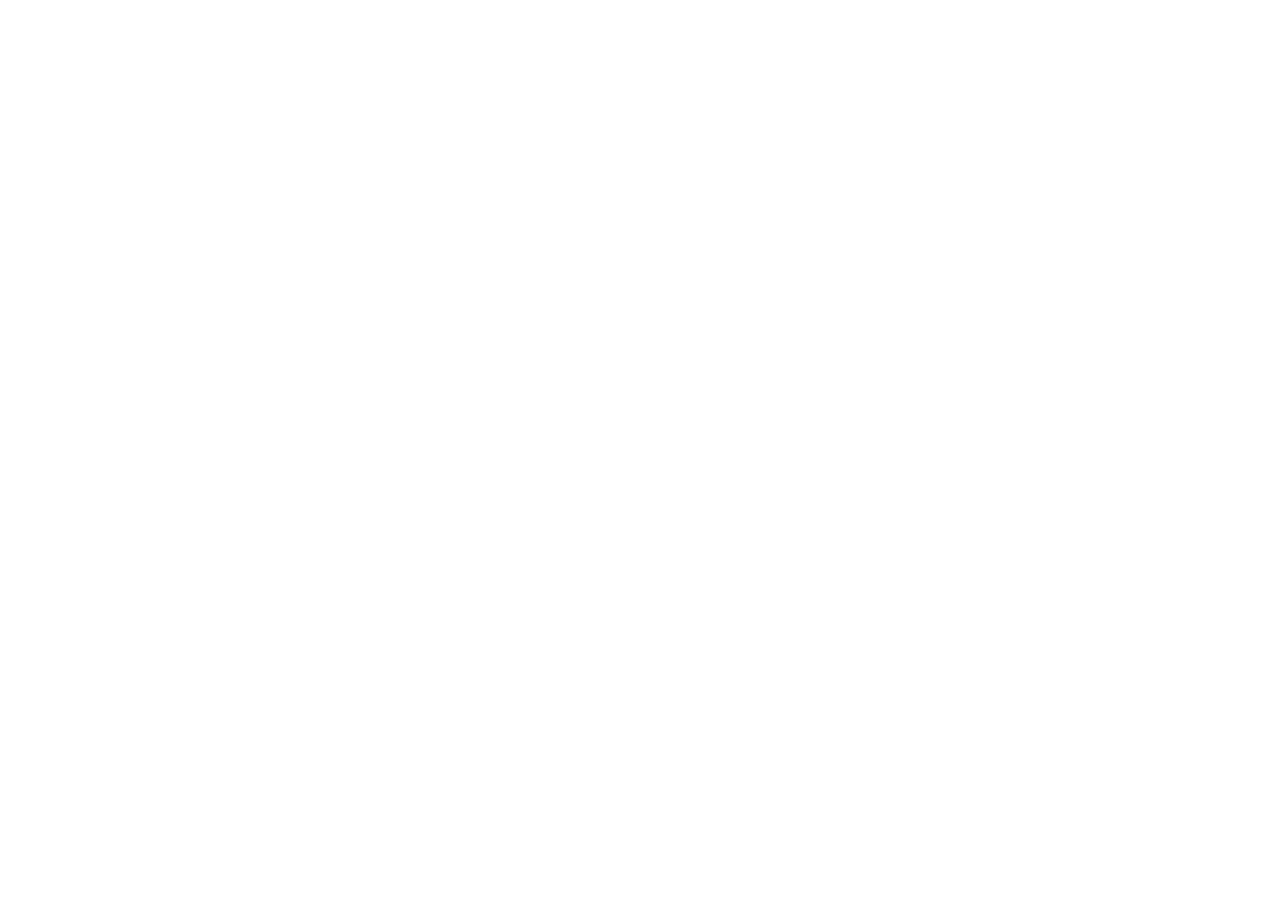
==== index.html @ 02fa9df4 "Project" ====
<!DOCTYPE html>
<html lang="en">
<head>
    <meta charset="UTF-8">
    <meta name="viewport" content="width=device-width, initial-scale=1.0">
    <title>Raja Roy Github Repo</title>
</head>
<body>
    
</body>
</html>
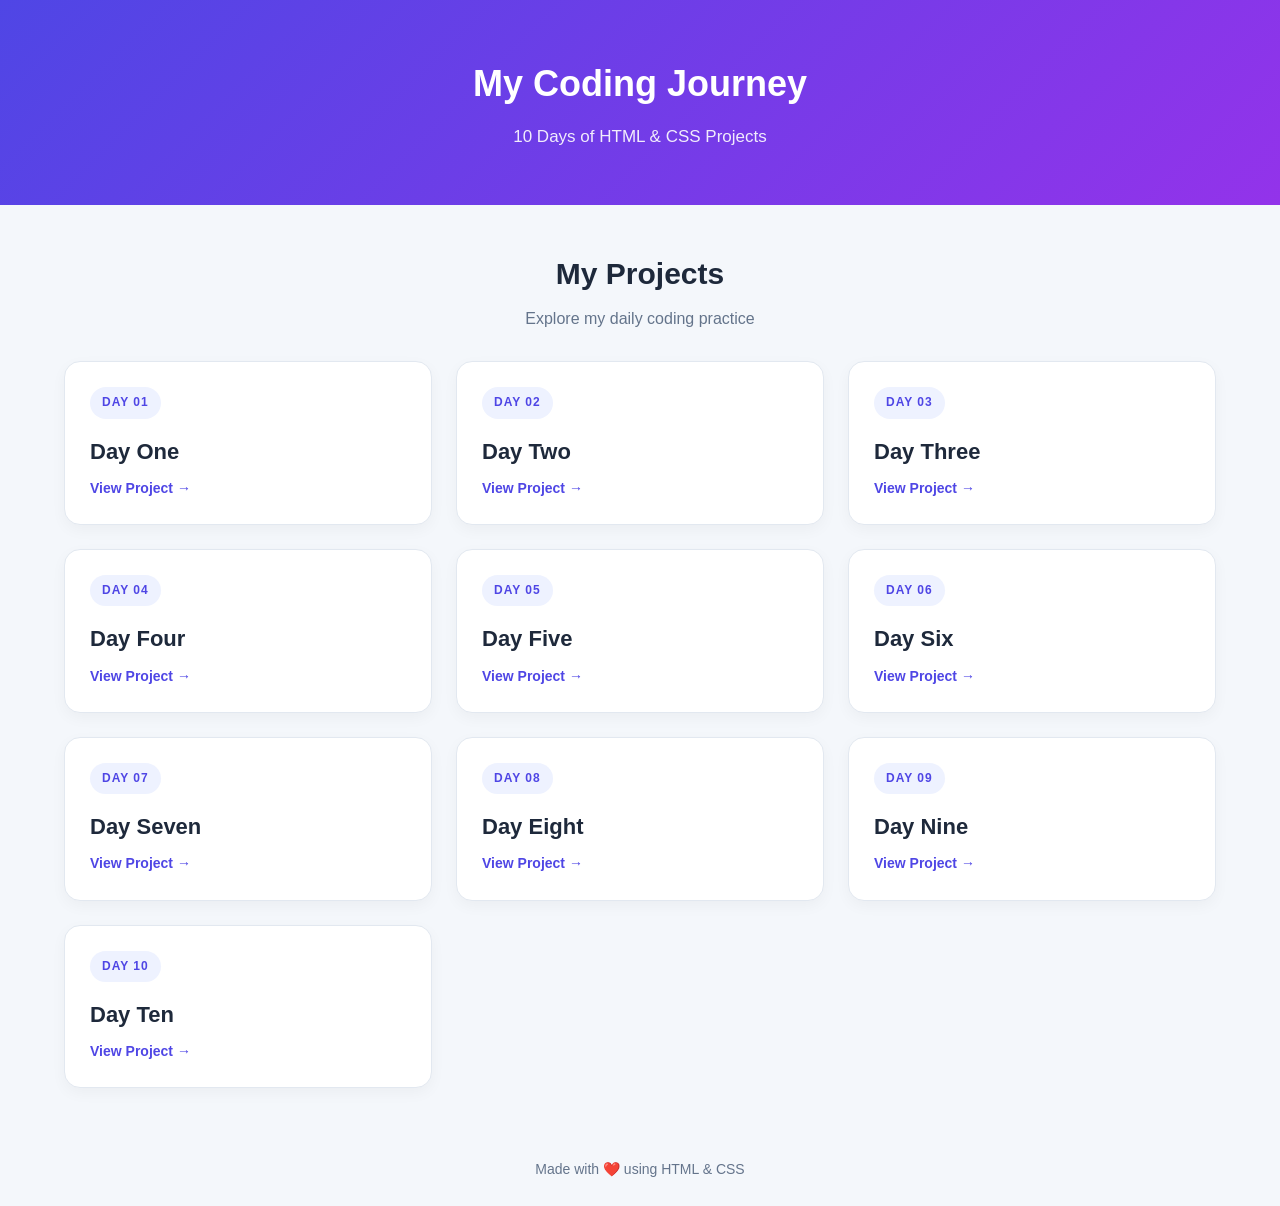
==== commit e09ab95d: "Project" ====
--- a/index.html
+++ b/index.html
@@ -1,11 +1,91 @@
+
 <!DOCTYPE html>
 <html lang="en">
 <head>
     <meta charset="UTF-8">
     <meta name="viewport" content="width=device-width, initial-scale=1.0">
-    <title>Raja Roy Github Repo</title>
+    <title>My 10 Days Projects</title>
+    <link rel="stylesheet" href="repo.css"
 </head>
 <body>
-    
+
+    <header class="header">
+        <h1>My Coding Journey</h1>
+        <p>10 Days of HTML & CSS Projects</p>
+    </header>
+
+    <main class="container">
+        <h2>My Projects</h2>
+        <p class="subtitle">Explore my daily coding practice</p>
+
+        <div class="project-grid">
+
+            <a href="day-01/index.html" class="card">
+                <span class="day">DAY 01</span>
+                <h3>Day One</h3>
+                <span class="btn">View Project →</span>
+            </a>
+
+            <a href="day-02/index.html" class="card">
+                <span class="day">DAY 02</span>
+                <h3>Day Two</h3>
+                <span class="btn">View Project →</span>
+            </a>
+
+            <a href="day-03/index.html" class="card">
+                <span class="day">DAY 03</span>
+                <h3>Day Three</h3>
+                <span class="btn">View Project →</span>
+            </a>
+
+            <a href="day-04/index.html" class="card">
+                <span class="day">DAY 04</span>
+                <h3>Day Four</h3>
+                <span class="btn">View Project →</span>
+            </a>
+
+            <a href="day-05/index.html" class="card">
+                <span class="day">DAY 05</span>
+                <h3>Day Five</h3>
+                <span class="btn">View Project →</span>
+            </a>
+
+            <a href="day-06/index.html" class="card">
+                <span class="day">DAY 06</span>
+                <h3>Day Six</h3>
+                <span class="btn">View Project →</span>
+            </a>
+
+            <a href="day-07/index.html" class="card">
+                <span class="day">DAY 07</span>
+                <h3>Day Seven</h3>
+                <span class="btn">View Project →</span>
+            </a>
+
+            <a href="day-08/index.html" class="card">
+                <span class="day">DAY 08</span>
+                <h3>Day Eight</h3>
+                <span class="btn">View Project →</span>
+            </a>
+
+            <a href="day-09/index.html" class="card">
+                <span class="day">DAY 09</span>
+                <h3>Day Nine</h3>
+                <span class="btn">View Project →</span>
+            </a>
+
+            <a href="day-10/index.html" class="card">
+                <span class="day">DAY 10</span>
+                <h3>Day Ten</h3>
+                <span class="btn">View Project →</span>
+            </a>
+
+        </div>
+    </main>
+
+    <footer>
+        <p>Made with ❤️ using HTML & CSS</p>
+    </footer>
+
 </body>
-</html>+</html>
--- a/repo.css
+++ b/repo.css
@@ -0,0 +1,153 @@
+* {
+    margin: 0;
+    padding: 0;
+    box-sizing: border-box;
+}
+
+body {
+    font-family: Arial, Helvetica, sans-serif;
+    background: #f4f7fb;
+    color: #1e293b;
+    line-height: 1.6;
+}
+
+/* Header */
+.header {
+    background: linear-gradient(135deg, #4f46e5, #9333ea);
+    color: white;
+    text-align: center;
+    padding: 55px 20px;
+}
+
+.header h1 {
+    font-size: 36px;
+    margin-bottom: 10px;
+}
+
+.header p {
+    font-size: 17px;
+    opacity: 0.9;
+}
+
+/* Main container */
+.container {
+    max-width: 1200px;
+    width: 90%;
+    margin: 45px auto;
+}
+
+.container h2 {
+    font-size: 30px;
+    text-align: center;
+}
+
+.subtitle {
+    text-align: center;
+    color: #64748b;
+    margin: 8px 0 30px;
+}
+
+/* Grid */
+.project-grid {
+    display: grid;
+    grid-template-columns: repeat(3, minmax(0, 1fr));
+    gap: 24px;
+}
+
+/* Project card */
+.card {
+    display: flex;
+    flex-direction: column;
+    align-items: flex-start;
+    background: white;
+    padding: 25px;
+    border-radius: 16px;
+    text-decoration: none;
+    color: #1e293b;
+    border: 1px solid #e2e8f0;
+    box-shadow: 0 5px 15px rgba(0, 0, 0, 0.04);
+    transition: transform 0.3s ease,
+                box-shadow 0.3s ease;
+}
+
+.card:hover {
+    transform: translateY(-7px);
+    box-shadow: 0 12px 25px rgba(79, 70, 229, 0.15);
+    border-color: #818cf8;
+}
+
+/* Day label */
+.day {
+    background: #eef2ff;
+    color: #4f46e5;
+    font-size: 12px;
+    font-weight: bold;
+    letter-spacing: 1px;
+    padding: 6px 12px;
+    border-radius: 20px;
+    margin-bottom: 15px;
+}
+
+.card h3 {
+    font-size: 22px;
+    margin-bottom: 8px;
+}
+
+.card p {
+    color: #64748b;
+    font-size: 14px;
+    margin-bottom: 22px;
+}
+
+/* Button style */
+.btn {
+    display: inline-block;
+    color: #4f46e5;
+    font-weight: bold;
+    font-size: 14px;
+    margin-top: auto;
+}
+
+/* Footer */
+footer {
+    text-align: center;
+    padding: 25px 15px;
+    color: #64748b;
+    font-size: 14px;
+}
+
+/* Tablet */
+@media (max-width: 900px) {
+    .project-grid {
+        grid-template-columns: repeat(2, minmax(0, 1fr));
+    }
+}
+
+/* Mobile */
+@media (max-width: 550px) {
+    .header {
+        padding: 40px 15px;
+    }
+
+    .header h1 {
+        font-size: 28px;
+    }
+
+    .container {
+        width: 92%;
+        margin: 30px auto;
+    }
+
+    .container h2 {
+        font-size: 25px;
+    }
+
+    .project-grid {
+        grid-template-columns: 1fr;
+        gap: 16px;
+    }
+
+    .card {
+        padding: 22px;
+    }
+}
